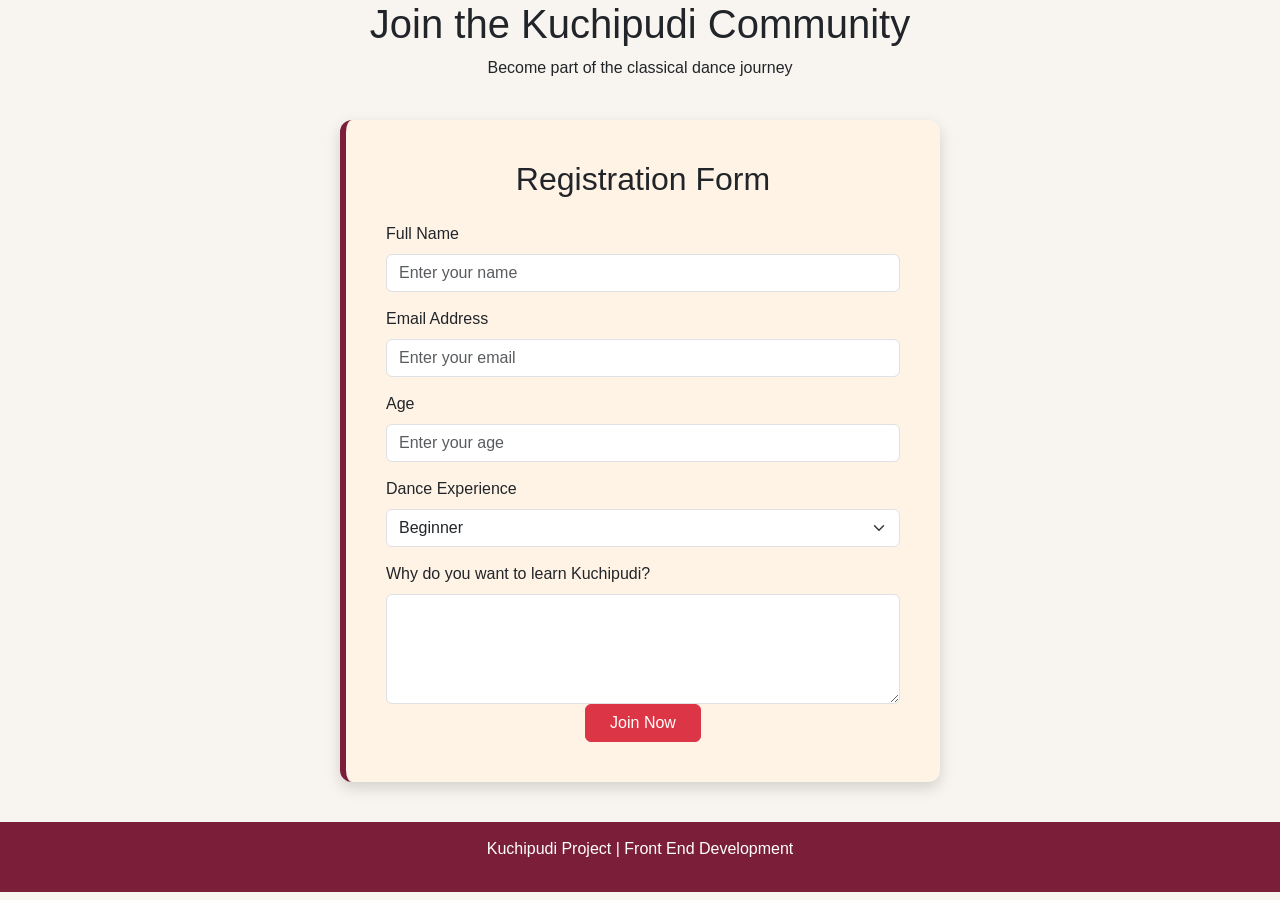
==== Join.html @ efb6ea89 "Add files via upload" ====
<!DOCTYPE html>
<html lang="en">
<head>

<meta charset="UTF-8">
<title>Join Kuchipudi Community</title>

<!-- Bootstrap -->
<link href="https://cdn.jsdelivr.net/npm/bootstrap@5.3.2/dist/css/bootstrap.min.css" rel="stylesheet">
<link rel="stylesheet" href="index.css">

</head>

<body>

<header>
<h1>Join the Kuchipudi Community</h1>
<p>Become part of the classical dance journey</p>
</header>


<section class="container">

<div class="join-box">

<h2 class="text-center mb-4">Registration Form</h2>

<form onsubmit="showMessage(event)">

<div class="lable">
<label class="form-label">Full Name</label>
<input type="text" class="form-control" placeholder="Enter your name" required>
</div>

<div class="lable">
<label class="form-label">Email Address</label>
<input type="email" class="form-control" placeholder="Enter your email" required>
</div>

<div class="lable">
<label class="form-label">Age</label>
<input type="number" class="form-control" placeholder="Enter your age">
</div>

<div class="lable">
<label class="form-label">Dance Experience</label>
<select class="form-select">
<option>Beginner</option>
<option>Intermediate</option>
<option>Advanced</option>
</select>
</div>

<div class="lable">
<label class="form-label">Why do you want to learn Kuchipudi?</label>
<textarea class="form-control" rows="4"></textarea>
</div>

<div class="text-center">

<button class="btn btn-danger px-4">
Join Now
</button>

</div>

</form>
<div id="successMessage" class="alert alert-success text-center mt-4" style="display:none;">
✔ Your form response has been successful.  
Happy to have you with us in the Kuchipudi community!
</div>

</div>

</section>

<script>

function showMessage(event){
event.preventDefault(); // stops page refresh

document.getElementById("successMessage").style.display = "block";
}

</script>


<footer>
<p>Kuchipudi Project | Front End Development</p>
</footer>

<script src="script.js"></script>

</body>
</html>
---- index.css ----
/* ================= GENERAL ================= */

body{
font-family: Arial, sans-serif;
margin:0;
background:#f8f5f0;
text-align:center;
animation:fadeIn 1s ease;
}

@keyframes fadeIn{
from{opacity:0;}
to{opacity:1;}
}

html{
scroll-behavior:smooth;
}

/* ================= NAVBAR ================= */

.navbar{
background:#7b1e3a;
}

.navbar-brand{
font-size:24px;
letter-spacing:1px;
}

.navbar a{
color:white !important;
font-weight:500;
}

.navbar a:hover{
color:#ffd9a6 !important;
}

/* ================= INTRO SECTION ================= */

#intro{
max-width:800px;
margin:auto;
}

#intro h2{
color:#7b1e3a;
margin-bottom:15px;
}

/* ================= CARDS ================= */

.card{
border:none;
border-radius:12px;
transition:0.3s;
}

.card:hover{
transform:translateY(-6px);
background:#fff3e6;
}

/* ================= GALLERY ================= */

#gallery img{
transition:0.4s;
border-radius:10px;
}

#gallery img:hover{
transform:scale(1.08);
}

/* ================= MUDRA SECTION ================= */

#mudra h2{
color:#7b1e3a;
}

/* ================= STORY PAGE ================= */

.story-box{
background:#fff3e6;
border-left:6px solid #7b1e3a;
padding:25px;
border-radius:10px;
max-width:800px;
margin:auto;
box-shadow:0 4px 10px rgba(0,0,0,0.1);
}

/* ================= VIDEO PAGE ================= */

video{
margin-top:20px;
border-radius:10px;
box-shadow:0 6px 15px rgba(0,0,0,0.2);
}

iframe{
margin-top:20px;
border-radius:10px;
}

/* ================= TABLE (Mudra Page) ================= */

table{
margin:30px auto;
border-collapse:collapse;
width:80%;
background:white;
}

th, td{
border:1px solid #333;
padding:12px;
}

th{
background:#7b1e3a;
color:white;
}

tr:nth-child(even){
background:#f2f2f2;
}

/* ================= COUNTER BOXES ================= */

.counter-container{
display:flex;
justify-content:center;
gap:40px;
flex-wrap:wrap;
margin-top:40px;
}

.counter-box{
background:white;
padding:25px;
width:300px;
border-radius:12px;
box-shadow:0 6px 20px rgba(0,0,0,0.2);
}

.counter{
font-size:45px;
font-weight:bold;
color:#7b1e3a;
margin:10px 0;
}

/* ================= LOGIN PAGE ================= */

.login-container{
background:white;
padding:40px;
width:350px;
margin:120px auto;
border-radius:12px;
box-shadow:0 10px 25px rgba(0,0,0,0.2);
text-align:center;
}

.login-container h2{
color:#7b1e3a;
margin-bottom:20px;
}

.login-container input{
width:90%;
padding:12px;
margin:10px 0;
border:1px solid #ccc;
border-radius:6px;
font-size:14px;
}

.login-container input:focus{
border-color:#7b1e3a;
outline:none;
box-shadow:0 0 6px rgba(123,30,58,0.4);
}

.login-container button{
margin-top:15px;
padding:10px 25px;
background:#7b1e3a;
color:white;
border:none;
border-radius:6px;
cursor:pointer;
transition:0.3s;
}

.login-container button:hover{
background:#5a142a;
transform:scale(1.05);
}

.login-container a{
display:block;
margin-top:10px;
text-decoration:none;
color:#7b1e3a;
font-size:14px;
}

.login-container a:hover{
text-decoration:underline;
}

/* ================= FORMS ================= */

.join-box{
background:#fff3e6;
padding:40px;
border-left:6px solid #7b1e3a;
border-radius:12px;
box-shadow:0 6px 15px rgba(0,0,0,0.15);
max-width:600px;
margin:40px auto;
text-align:left;
}

.join-box label{
display:block;
margin-top:15px;
}

/* ================= BUTTONS ================= */

button{
padding:10px 20px;
background:#7b1e3a;
color:white;
border:none;
border-radius:5px;
cursor:pointer;
transition:0.3s;
}

button:hover{
background:#5a142a;
transform:scale(1.05);
}

/* ================= FOOTER ================= */

footer{
background:#7b1e3a;
color:white;
padding:15px;
margin-top:40px;
}

/* ================= DARK MODE ================= */

.dark-mode{
background:#1f1f1f;
color:white;
}

.dark-mode .card{
background:#2a2a2a;
color:white;
}

.dark-mode .story-box{
background:#2a2a2a;
}

.dark-mode .counter-box{
background:#2a2a2a;
}

.dark-mode footer{
background:#3b0a1a;
}

.dark-mode .navbar{
background:#3b0a1a;
}

.dark-mode table{
background:#2a2a2a;
color:white;
}
/* ================= PAGE NAVIGATION LINKS ================= */

.page-nav{
margin-top:20px;
}

.page-nav a{
display:inline-block;
margin:10px;
padding:10px 20px;
background:#7b1e3a;
color:white;
text-decoration:none;
border-radius:8px;
font-weight:bold;
transition:0.3s;
}

.page-nav a:hover{
background:#b08d57;
transform:scale(1.08);
}
/* ================= VIDEO PAGE HEADING ================= */

.video-title{
font-size:36px;
font-weight:bold;
color:#7b1e3a;
letter-spacing:1px;
margin-top:30px;
margin-bottom:15px;
position:relative;
display:inline-block;
}

/* Decorative underline */

.video-title::after{
content:"";
width:60%;
height:4px;
background:#b08d57;
display:block;
margin:10px auto 0;
border-radius:2px;
}
/* ================= VIDEO SUB HEADINGS ================= */

.video-subtitle{
font-size:24px;
font-weight:600;
color:#7b1e3a;
margin-top:40px;
margin-bottom:15px;
text-transform:capitalize;
letter-spacing:0.5px;
}

/* optional decorative line */

.video-subtitle::after{
content:"";
display:block;
width:50px;
height:3px;
background:#b08d57;
margin:8px auto 0;
border-radius:2px;
}
.reel-btn{
    display:inline-block;
    margin-top:10px;
    padding:10px 18px;
    background:#8b2e3c;
    color:white;
    text-decoration:none;
    border-radius:6px;
    font-weight:bold;
}

.reel-btn:hover{
    background:#5f1f29;
}
/* ================= LOGIN PAGE BACKGROUND ================= */

/* ================= LOGIN PAGE BACKGROUND ================= */

.login-page{
background-image: url("Dance background.png"); /* your image path */
background-size: cover;
background-position: center;
background-repeat: no-repeat;
min-height: 100vh;
display: flex;
align-items: center;
justify-content: center;
}
.login-page::before{
content:"";
position:absolute;
top:0;
left:0;
width:100%;
height:100%;
background:rgba(0,0,0,0.4);
}

.login-container{
position:relative;
z-index:2;
}
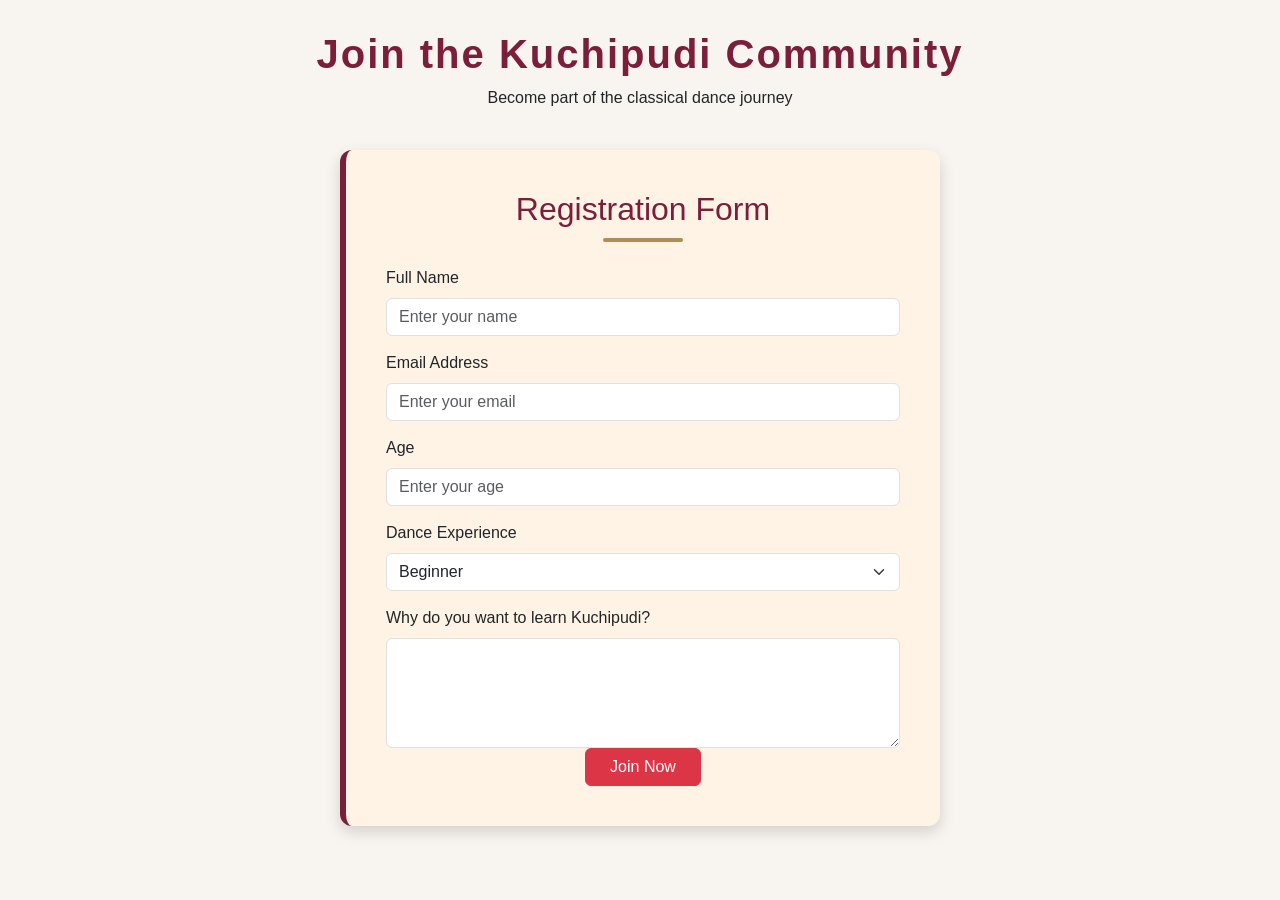
==== commit 42c59c82: "Fix HTML structure and remove unnecessary code" ====
--- a/Join.html
+++ b/Join.html
@@ -76,14 +76,6 @@
 
 <script>
 
-function showMessage(event){
-event.preventDefault(); // stops page refresh
-
-document.getElementById("successMessage").style.display = "block";
-}
-
-</script>
-
 
 <footer>
 <p>Kuchipudi Project | Front End Development</p>
@@ -92,4 +84,4 @@
 <script src="script.js"></script>
 
 </body>
-</html>+</html>
--- a/index.css
+++ b/index.css
@@ -1,4 +1,4 @@
-/* ================= GENERAL ================= */
+/* GENERAL */
 
 body{
 font-family: Arial, sans-serif;
@@ -17,7 +17,7 @@
 scroll-behavior:smooth;
 }
 
-/* ================= NAVBAR ================= */
+/* NAVBAR */
 
 .navbar{
 background:#7b1e3a;
@@ -37,7 +37,7 @@
 color:#ffd9a6 !important;
 }
 
-/* ================= INTRO SECTION ================= */
+/*  INTRO SECTION  */
 
 #intro{
 max-width:800px;
@@ -49,7 +49,19 @@
 margin-bottom:15px;
 }
 
-/* ================= CARDS ================= */
+/* Same background style for Mudra and Video sections */
+
+#mudra,
+#video-link{
+background:#fff3e6;
+border-left:6px solid #7b1e3a;
+padding:25px;
+border-radius:10px;
+max-width:800px;
+margin:40px auto;
+box-shadow:0 4px 10px rgba(0,0,0,0.1);
+}
+/*  CARDS  */
 
 .card{
 border:none;
@@ -62,7 +74,7 @@
 background:#fff3e6;
 }
 
-/* ================= GALLERY ================= */
+/* GALLERY */
 
 #gallery img{
 transition:0.4s;
@@ -79,7 +91,7 @@
 color:#7b1e3a;
 }
 
-/* ================= STORY PAGE ================= */
+/* STORY PAGE */
 
 .story-box{
 background:#fff3e6;
@@ -91,7 +103,7 @@
 box-shadow:0 4px 10px rgba(0,0,0,0.1);
 }
 
-/* ================= VIDEO PAGE ================= */
+/*  VIDEO PAGE  */
 
 video{
 margin-top:20px;
@@ -104,7 +116,7 @@
 border-radius:10px;
 }
 
-/* ================= TABLE (Mudra Page) ================= */
+/*  TABLE (Mudra Page)  */
 
 table{
 margin:30px auto;
@@ -127,7 +139,7 @@
 background:#f2f2f2;
 }
 
-/* ================= COUNTER BOXES ================= */
+/*  COUNTER BOXES  */
 
 .counter-container{
 display:flex;
@@ -152,7 +164,7 @@
 margin:10px 0;
 }
 
-/* ================= LOGIN PAGE ================= */
+/* LOGIN PAGE  */
 
 .login-container{
 background:white;
@@ -212,7 +224,7 @@
 text-decoration:underline;
 }
 
-/* ================= FORMS ================= */
+/*  FORMS */
 
 .join-box{
 background:#fff3e6;
@@ -230,7 +242,7 @@
 margin-top:15px;
 }
 
-/* ================= BUTTONS ================= */
+/*  BUTTONS  */
 
 button{
 padding:10px 20px;
@@ -247,7 +259,7 @@
 transform:scale(1.05);
 }
 
-/* ================= FOOTER ================= */
+/* FOOTER  */
 
 footer{
 background:#7b1e3a;
@@ -256,39 +268,34 @@
 margin-top:40px;
 }
 
-/* ================= DARK MODE ================= */
+/*  DARK MODE  */
 
 .dark-mode{
-background:#1f1f1f;
+background:#121212;
 color:white;
 }
 
 .dark-mode .card{
-background:#2a2a2a;
-color:white;
-}
-
+background:#1e1e1e;
+color:white;
+}
+
+.dark-mode .navbar{
+background:#000;
+}
+
+.dark-mode footer{
+background:#000;
+color:white;
+}
 .dark-mode .story-box{
 background:#2a2a2a;
 }
-
-.dark-mode .counter-box{
-background:#2a2a2a;
-}
-
-.dark-mode footer{
-background:#3b0a1a;
-}
-
-.dark-mode .navbar{
-background:#3b0a1a;
-}
-
 .dark-mode table{
 background:#2a2a2a;
 color:white;
 }
-/* ================= PAGE NAVIGATION LINKS ================= */
+/*  PAGE NAVIGATION LINKS  */
 
 .page-nav{
 margin-top:20px;
@@ -334,7 +341,7 @@
 margin:10px auto 0;
 border-radius:2px;
 }
-/* ================= VIDEO SUB HEADINGS ================= */
+/*  VIDEO SUB HEADINGS  */
 
 .video-subtitle{
 font-size:24px;
@@ -371,9 +378,7 @@
 .reel-btn:hover{
     background:#5f1f29;
 }
-/* ================= LOGIN PAGE BACKGROUND ================= */
-
-/* ================= LOGIN PAGE BACKGROUND ================= */
+/*  LOGIN PAGE BACKGROUND  */
 
 .login-page{
 background-image: url("Dance background.png"); /* your image path */
@@ -398,4 +403,59 @@
 .login-container{
 position:relative;
 z-index:2;
-}+}
+
+/* Headings for Mudra and Video pages */
+
+.page-heading{
+text-align:center;
+font-size:36px;
+color:#7b1e3a;
+margin-top:30px;
+margin-bottom:20px;
+font-weight:bold;
+letter-spacing:1px;
+}
+
+.sub-heading{
+text-align:center;
+font-size:22px;
+color:#b08d57;
+margin-bottom:30px;
+}
+/* Main heading style */
+
+h1{
+text-align:center;
+font-size:40px;
+color:#7b1e3a;
+margin-top:30px;
+font-weight:bold;
+letter-spacing:2px;
+}
+
+/* Section headings */
+
+h2{
+text-align:center;
+font-size:32px;
+color:#7b1e3a;
+margin-bottom:20px;
+position:relative;
+}
+
+/* Decorative line under headings */
+
+h2::after{
+content:"";
+display:block;
+width:80px;
+height:4px;
+background:#b08d57;
+margin:10px auto 0;
+border-radius:2px;
+}
+h2:hover{
+transform:scale(1.03);
+transition:0.3s;
+}
